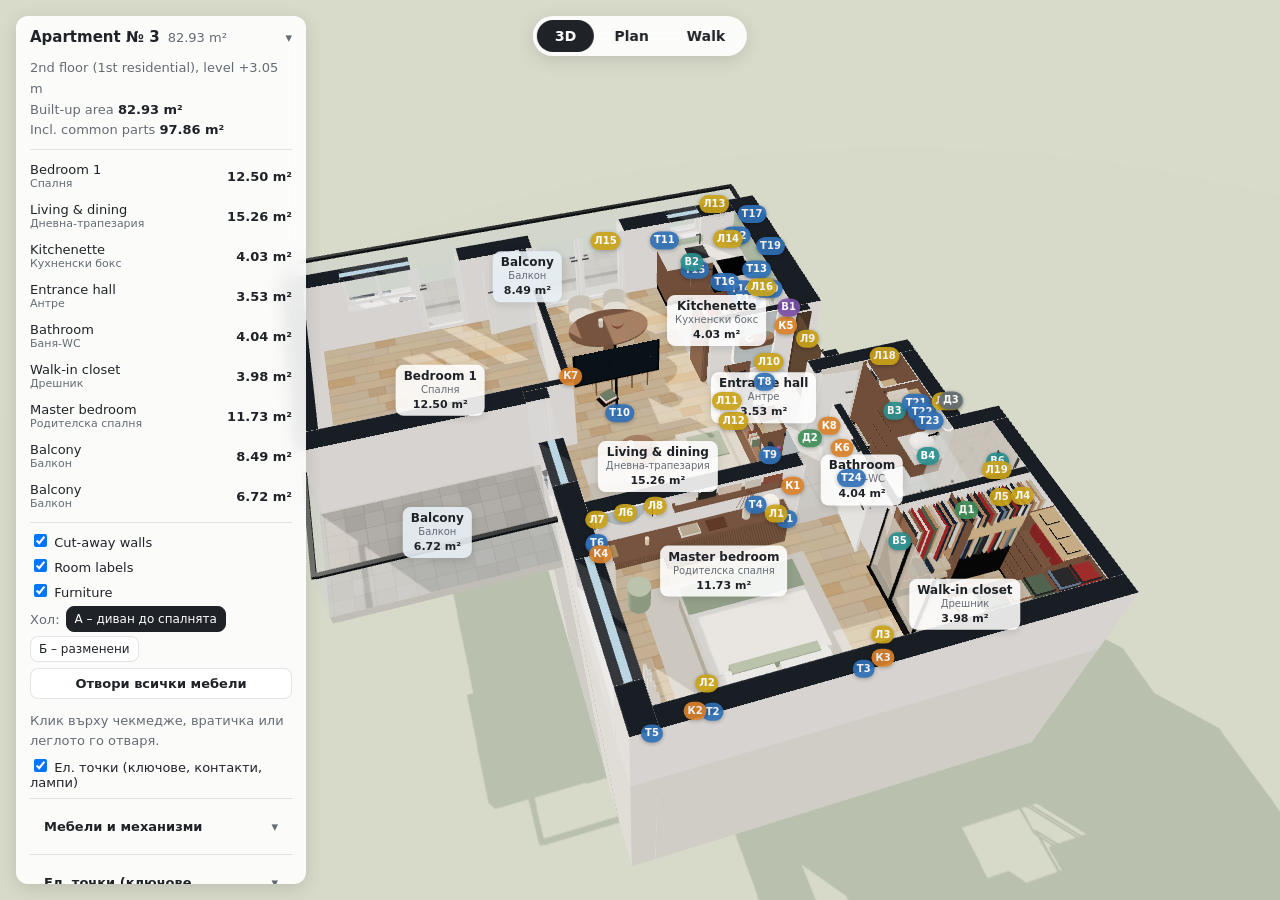
==== index.html @ 04ca5ed5 "Bathroom: laundry tower, vanity, wall-hung WC and level walk-in shower Floor-to-ceiling walnut laund" ====
<!doctype html>
<html lang="en">
<head>
  <meta charset="utf-8">
  <meta name="viewport" content="width=device-width, initial-scale=1, maximum-scale=1, user-scalable=no">
  <title>Apartment № 3 · 3D</title>
  <meta name="description" content="3D floor plan and walkthrough of Apartment No. 3">
  <link rel="icon" href="data:image/svg+xml,<svg xmlns='http://www.w3.org/2000/svg' viewBox='0 0 32 32'><rect x='3' y='3' width='26' height='26' rx='4' fill='%232f343b'/><path d='M9 9h8v8H9zM19 9h4v14h-4zM9 19h8v4H9z' fill='%23f4f1eb'/></svg>">
  <link rel="stylesheet" href="style.css?v=20261119145041">
  <script type="importmap">
  {
    "imports": {
      "three": "./lib/three.module.min.js",
      "three/addons/": "./lib/addons/"
    }
  }
  </script>
</head>
<body data-mode="orbit">
  <div id="app"></div>

  <header id="topbar">
    <nav id="modes" aria-label="View mode">
      <button data-mode="orbit" class="active" title="3D overview (1)">3D</button>
      <button data-mode="plan" title="Floor plan (2)">Plan</button>
      <button data-mode="walk" title="Walk through (3)">Walk</button>
    </nav>
  </header>

  <details id="panel" open>
    <summary><span class="title">Apartment № 3</span><span class="sub">82.93 m²</span></summary>
    <div class="body">
      <div id="facts"></div>
      <ul id="rooms"></ul>
      <div class="toggles">
        <label class="only-orbit"><input type="checkbox" id="cutaway" checked> Cut-away walls</label>
        <label class="not-walk"><input type="checkbox" id="show-labels" checked> Room labels</label>
        <label><input type="checkbox" id="show-furniture" checked> Furniture</label>
        <div id="variant" class="seg"><span>Хол:</span><button data-v="A" class="active">А – диван до спалнята</button><button data-v="B">Б – разменени</button></div>
        <button id="open-all" class="btn">Отвори всички мебели</button>
        <p class="help">Клик върху чекмедже, вратичка или леглото го отваря.</p>
        <label><input type="checkbox" id="show-elec" checked> Ел. точки (ключове, контакти, лампи)</label>
      </div>
      <details id="furn-box">
        <summary>Мебели и механизми</summary>
        <ul id="furn-list"></ul>
      </details>
      <details id="elec-box">
        <summary>Ел. точки (ключове, контакти, лампи)</summary>
        <ul id="elec-list"></ul>
      </details>
      <p class="help only-orbit">Drag to rotate · right-drag to pan · scroll to zoom · click a door to open/close it.</p>
      <p class="help only-plan">Drag to pan · scroll to zoom. Plan is cut at 1.3 m, like an architect's drawing.</p>
      <p class="help only-walk">WASD / arrows to move · mouse to look · <kbd>Shift</kbd> to run · <kbd>E</kbd> or click to open/close doors · <kbd>Esc</kbd> to release the mouse · click the mini-map to jump.</p>
      <p class="note">Dimensions in cm, from the architect's plan. Ceiling height (2.65 m) is assumed.</p>
    </div>
  </details>

  <div id="hud"></div>
  <div id="crosshair"></div>
  <div id="lock-hint">Click to look around</div>
  <canvas id="minimap"></canvas>
  <div id="joystick"><div class="knob"></div></div>
  <button id="door-btn">Door</button>
  <div id="toast"></div>
  <noscript>This page needs JavaScript and WebGL.</noscript>

  <script type="module" src="src/main.js?v=20261119145041"></script>
</body>
</html>
---- style.css ----
:root {
  --ink: #1f2328;
  --muted: #646b73;
  --panel: rgba(255, 255, 255, 0.9);
  --line: rgba(31, 35, 40, 0.12);
  --accent: #e85d3f;
  --radius: 12px;
  font-family: system-ui, -apple-system, "Segoe UI", Roboto, sans-serif;
  color: var(--ink);
}

* { box-sizing: border-box; }
html, body { margin: 0; height: 100%; overflow: hidden; background: #dfe8f0; }
#app, #app canvas, .labels { position: fixed; inset: 0; }
#app canvas { display: block; touch-action: none; }
.labels { pointer-events: none; }
body.hide-room-labels .room-label { display: none !important; }

button { font: inherit; color: inherit; cursor: pointer; }

/* mode switcher */
#topbar { position: fixed; top: 16px; left: 50%; transform: translateX(-50%); z-index: 5; }
#modes { display: flex; gap: 2px; padding: 4px; background: var(--panel); border-radius: 999px;
  box-shadow: 0 4px 18px rgba(0,0,0,.12); backdrop-filter: blur(8px); }
#modes button { border: 0; background: none; padding: 8px 18px; border-radius: 999px; font-weight: 600; font-size: 14px; }
#modes button.active { background: var(--ink); color: #fff; }

/* side panel */
#panel { position: fixed; top: 16px; left: 16px; z-index: 6; width: 290px; max-height: calc(100% - 32px);
  overflow: auto; background: var(--panel); border-radius: var(--radius); box-shadow: 0 4px 18px rgba(0,0,0,.12);
  backdrop-filter: blur(8px); font-size: 13px; }
#panel summary { list-style: none; cursor: pointer; padding: 12px 14px; display: flex; align-items: baseline;
  justify-content: space-between; gap: 8px; }
#panel summary::-webkit-details-marker { display: none; }
#panel summary .title { font-weight: 700; font-size: 15px; }
#panel summary .sub { color: var(--muted); }
#panel summary::after { content: "▾"; color: var(--muted); margin-left: auto; padding-left: 8px; }
#panel:not([open]) summary::after { content: "▸"; }
#panel .body { padding: 0 14px 14px; }
#facts { color: var(--muted); line-height: 1.6; padding-bottom: 8px; border-bottom: 1px solid var(--line); }
#facts b { color: var(--ink); }
#rooms { list-style: none; margin: 6px 0; padding: 0; }
#rooms li { display: flex; justify-content: space-between; align-items: center; padding: 6px 8px; margin: 0 -8px;
  border-radius: 8px; cursor: pointer; }
#rooms li:hover { background: rgba(0,0,0,.05); }
#rooms li small { display: block; color: var(--muted); font-size: 11px; }
#rooms li b { font-variant-numeric: tabular-nums; font-weight: 600; }
.toggles { display: flex; flex-direction: column; gap: 6px; padding: 8px 0; border-top: 1px solid var(--line); }
.help, .note { color: var(--muted); line-height: 1.5; margin: 6px 0 0; }
.note { font-size: 11px; }
kbd { font: 11px ui-monospace, monospace; border: 1px solid var(--line); border-radius: 4px; padding: 0 4px; background: #fff; }

body:not([data-mode="orbit"]) .only-orbit,
body:not([data-mode="plan"]) .only-plan,
body:not([data-mode="walk"]) .only-walk,
body[data-mode="walk"] .not-walk { display: none; }

/* room labels */
.room-label { text-align: center; background: rgba(255,255,255,.88); border-radius: 8px; padding: 4px 8px;
  box-shadow: 0 2px 8px rgba(0,0,0,.12); line-height: 1.25; white-space: nowrap; font-size: 12px; }
.room-label b { display: block; font-size: 12px; }
.room-label span { display: block; color: var(--muted); font-size: 10px; }
.room-label em { font-style: normal; font-weight: 600; font-size: 11px; }
.room-label i { display: none; font-style: normal; color: var(--muted); font-size: 10px; }
body[data-mode="plan"] .room-label i { display: block; }
.room-label.outdoor { background: rgba(232,240,246,.9); }

/* walk mode HUD */
#hud { position: fixed; top: 70px; left: 50%; transform: translateX(-50%); z-index: 4; background: var(--panel);
  padding: 6px 14px; border-radius: 999px; font-size: 13px; box-shadow: 0 2px 10px rgba(0,0,0,.12); white-space: nowrap; }
#hud span { color: var(--muted); }
#hud:empty, body:not([data-mode="walk"]) #hud { display: none; }
#crosshair { position: fixed; left: 50%; top: 50%; width: 6px; height: 6px; margin: -3px 0 0 -3px; border-radius: 50%;
  background: #fff; box-shadow: 0 0 0 1.5px rgba(0,0,0,.5); z-index: 3; display: none; }
body.locked #crosshair { display: block; }
#lock-hint { position: fixed; left: 50%; bottom: 28px; transform: translateX(-50%); background: rgba(31,35,40,.82);
  color: #fff; padding: 8px 16px; border-radius: 999px; font-size: 13px; z-index: 3; pointer-events: none; display: none; }
body[data-mode="walk"]:not(.locked):not(.touch) #lock-hint { display: block; }

#minimap { position: fixed; right: 16px; bottom: 16px; width: 220px; height: 228px; z-index: 4;
  background: rgba(255,255,255,.85); border-radius: var(--radius); box-shadow: 0 4px 18px rgba(0,0,0,.15);
  cursor: crosshair; display: none; }
body[data-mode="walk"] #minimap { display: block; }

#joystick { position: fixed; left: 24px; bottom: 24px; width: 120px; height: 120px; border-radius: 50%;
  background: rgba(255,255,255,.35); border: 2px solid rgba(255,255,255,.7); z-index: 5; touch-action: none; display: none; }
#joystick .knob { position: absolute; left: 50%; top: 50%; width: 48px; height: 48px; margin: -24px 0 0 -24px;
  border-radius: 50%; background: rgba(255,255,255,.9); box-shadow: 0 2px 8px rgba(0,0,0,.2); pointer-events: none; }
#door-btn { position: fixed; right: 16px; bottom: 260px; z-index: 5; border: 0; background: var(--panel);
  padding: 10px 16px; border-radius: 999px; font-weight: 600; box-shadow: 0 2px 10px rgba(0,0,0,.15); display: none; }
body.touch[data-mode="walk"] #joystick, body.touch[data-mode="walk"] #door-btn { display: block; }

#toast { position: fixed; left: 50%; top: 116px; transform: translateX(-50%); background: rgba(31,35,40,.85); color: #fff;
  padding: 6px 14px; border-radius: 999px; font-size: 13px; opacity: 0; transition: opacity .2s; pointer-events: none; z-index: 8; }
#toast.show { opacity: 1; }

@media (max-width: 760px) {
  #topbar { top: auto; bottom: 16px; }
  body[data-mode="walk"] #topbar { bottom: auto; top: 12px; }
  #panel { width: calc(100% - 32px); max-height: 60%; top: 12px; }
  body[data-mode="walk"] #panel { top: 64px; }
  #panel:not([open]) { width: auto; }
  #hud { top: 128px; }
  #minimap { width: 150px; height: 156px; }
  #door-btn { bottom: 184px; }
}

/* electrical points */
.elec { display: inline-flex; align-items: center; justify-content: center; min-width: 22px; height: 18px; padding: 0 4px;
  border-radius: 9px; font: 600 10px/1 system-ui, sans-serif; color: #fff; box-shadow: 0 1px 4px rgba(0,0,0,.3); }
.labels .elec { opacity: .92; }
.elec-switch { background: #d9822b; }
.elec-socket { background: #2f6fb5; }
.elec-light { background: #c9a21a; }
.elec-sensor { background: #3f8f5a; }
body:not(.show-elec) #elec-box { display: none; }
#elec-box { border-top: 1px solid var(--line); padding-top: 8px; }
#elec-box summary { cursor: pointer; font-weight: 600; }
#elec-list { list-style: none; margin: 8px 0 0; padding: 0; display: flex; flex-direction: column; gap: 6px; }
#elec-list li { display: flex; gap: 8px; align-items: flex-start; line-height: 1.35; }
#elec-list li .elec { flex: none; margin-top: 1px; }
#elec-list small { display: block; color: var(--muted); font-size: 11px; }

.btn { border: 1px solid var(--line); background: #fff; border-radius: 8px; padding: 7px 10px; font-weight: 600; font-size: 13px; }
.btn:hover { background: #f4f1eb; }
#furn-box { border-top: 1px solid var(--line); padding-top: 8px; margin-bottom: 8px; }
#furn-box summary { cursor: pointer; font-weight: 600; }
#furn-list { list-style: none; margin: 8px 0 0; padding: 0; display: flex; flex-direction: column; gap: 8px; }
#furn-list small { display: block; color: var(--muted); font-size: 11px; line-height: 1.4; }
.elec-intercom { background: #7a4fa8; }
#elec-list li.elec-room { font-weight: 700; margin-top: 6px; color: var(--ink); }
.elec-water { background: #2a8f8f; }
#variant { display: flex; gap: 4px; align-items: center; flex-wrap: wrap; }
#variant span { color: var(--muted); margin-right: 2px; }
#variant button { border: 1px solid var(--line); background: #fff; border-radius: 8px; padding: 5px 8px; font-size: 12px; }
#variant button.active { background: var(--ink); color: #fff; border-color: var(--ink); }
.elec-fan { background: #5f6b75; }
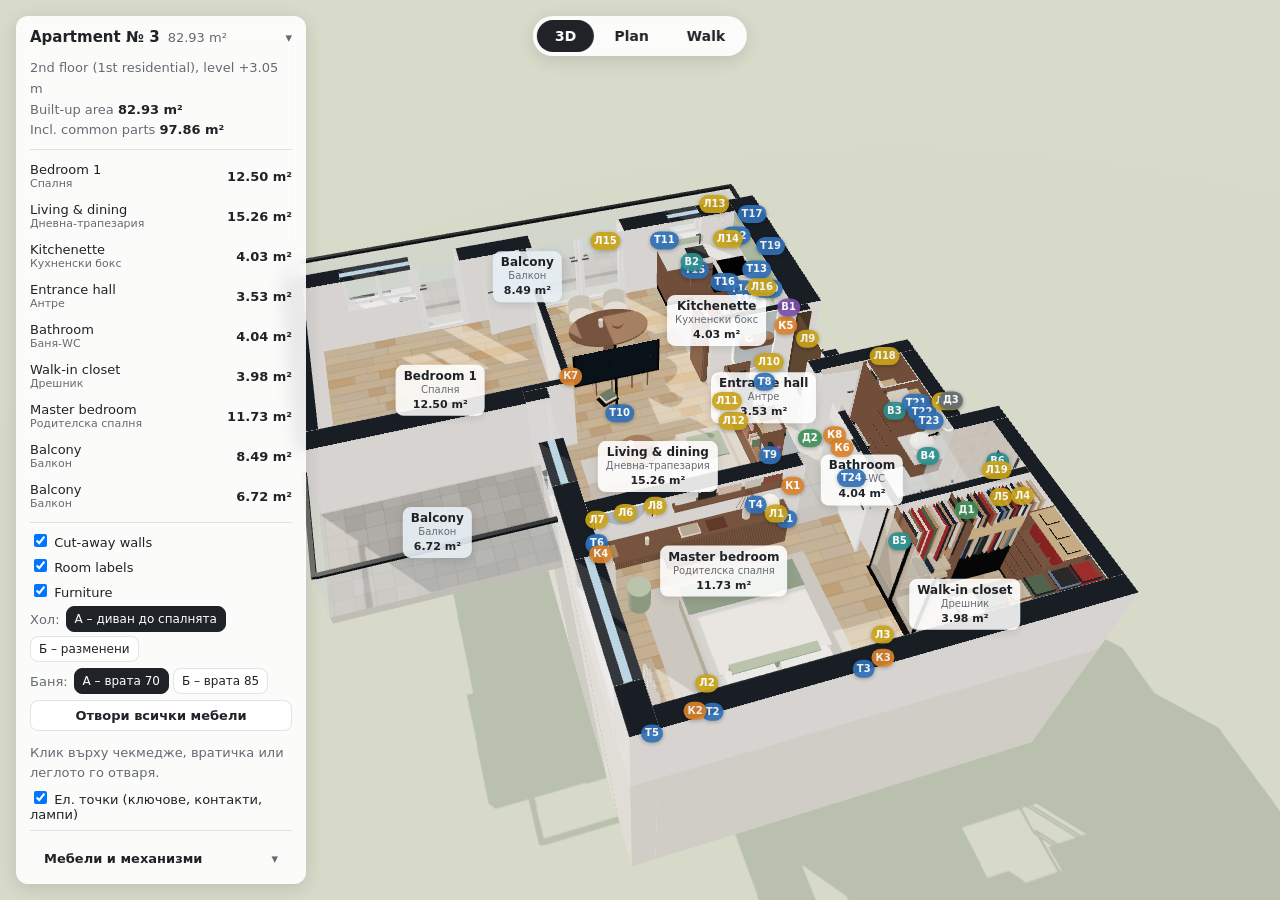
==== commit 22bb32bc: "Bathroom: switchable variants for a 70 cm or the original 85 cm door Variant A keeps the 70 cm door " ====
--- a/index.html
+++ b/index.html
@@ -6,7 +6,7 @@
   <title>Apartment № 3 · 3D</title>
   <meta name="description" content="3D floor plan and walkthrough of Apartment No. 3">
   <link rel="icon" href="data:image/svg+xml,<svg xmlns='http://www.w3.org/2000/svg' viewBox='0 0 32 32'><rect x='3' y='3' width='26' height='26' rx='4' fill='%232f343b'/><path d='M9 9h8v8H9zM19 9h4v14h-4zM9 19h8v4H9z' fill='%23f4f1eb'/></svg>">
-  <link rel="stylesheet" href="style.css?v=20261119145041">
+  <link rel="stylesheet" href="style.css?v=20261119150429">
   <script type="importmap">
   {
     "imports": {
@@ -37,6 +37,7 @@
         <label class="not-walk"><input type="checkbox" id="show-labels" checked> Room labels</label>
         <label><input type="checkbox" id="show-furniture" checked> Furniture</label>
         <div id="variant" class="seg"><span>Хол:</span><button data-v="A" class="active">А – диван до спалнята</button><button data-v="B">Б – разменени</button></div>
+        <div id="bath-variant" class="seg"><span>Баня:</span><button data-v="bA" class="active">А – врата 70</button><button data-v="bB">Б – врата 85</button></div>
         <button id="open-all" class="btn">Отвори всички мебели</button>
         <p class="help">Клик върху чекмедже, вратичка или леглото го отваря.</p>
         <label><input type="checkbox" id="show-elec" checked> Ел. точки (ключове, контакти, лампи)</label>
@@ -65,6 +66,6 @@
   <div id="toast"></div>
   <noscript>This page needs JavaScript and WebGL.</noscript>
 
-  <script type="module" src="src/main.js?v=20261119145041"></script>
+  <script type="module" src="src/main.js?v=20261119150429"></script>
 </body>
 </html>
--- a/style.css
+++ b/style.css
@@ -135,3 +135,7 @@
 #variant button { border: 1px solid var(--line); background: #fff; border-radius: 8px; padding: 5px 8px; font-size: 12px; }
 #variant button.active { background: var(--ink); color: #fff; border-color: var(--ink); }
 .elec-fan { background: #5f6b75; }
+#bath-variant { display: flex; gap: 4px; align-items: center; flex-wrap: wrap; }
+#bath-variant span { color: var(--muted); margin-right: 2px; }
+#bath-variant button { border: 1px solid var(--line); background: #fff; border-radius: 8px; padding: 5px 8px; font-size: 12px; }
+#bath-variant button.active { background: var(--ink); color: #fff; border-color: var(--ink); }
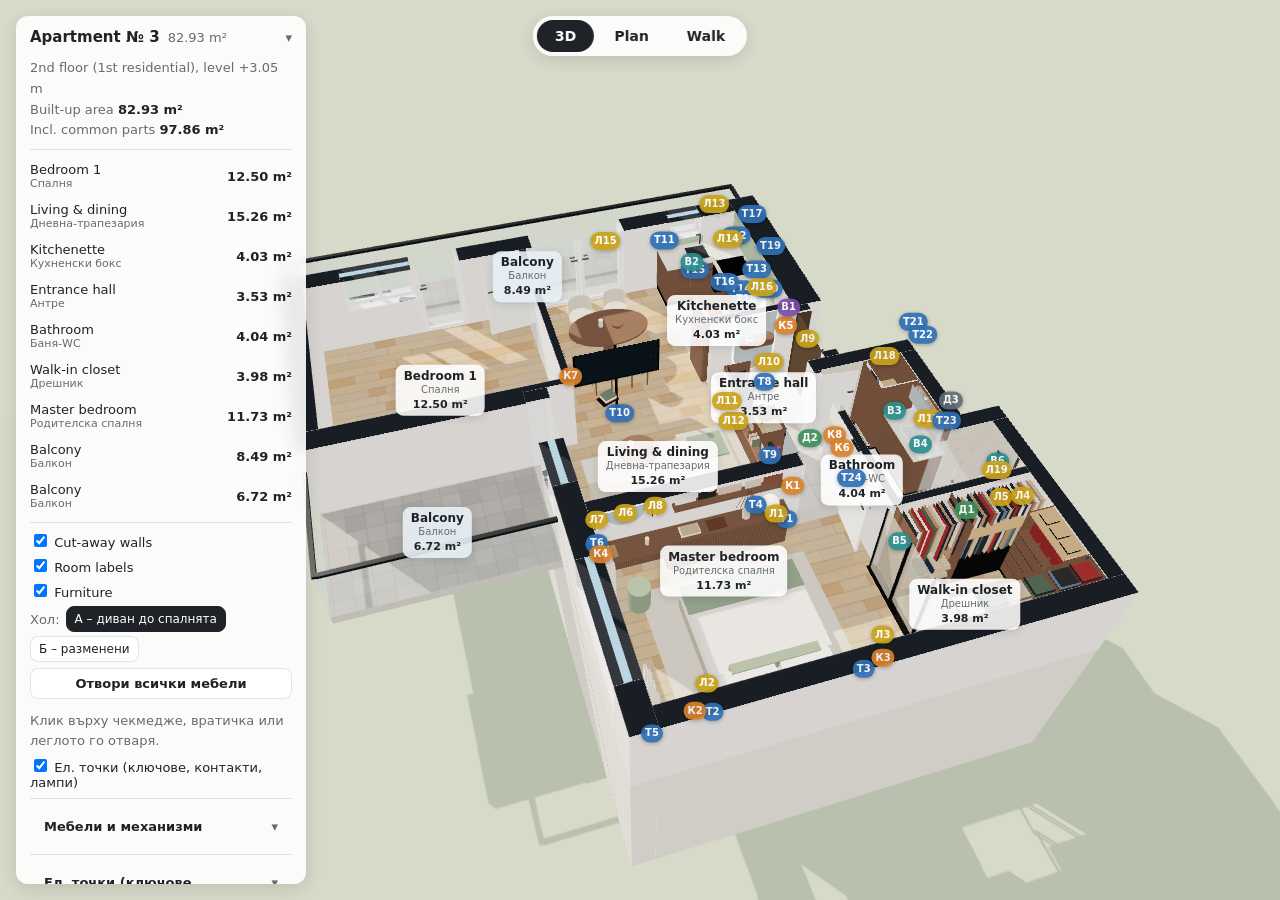
==== commit 626c09dd: "Bathroom: compact laundry tower and 100 cm vanity with mirror cabinet Washer/dryer tower slimmed to " ====
--- a/index.html
+++ b/index.html
@@ -6,7 +6,7 @@
   <title>Apartment № 3 · 3D</title>
   <meta name="description" content="3D floor plan and walkthrough of Apartment No. 3">
   <link rel="icon" href="data:image/svg+xml,<svg xmlns='http://www.w3.org/2000/svg' viewBox='0 0 32 32'><rect x='3' y='3' width='26' height='26' rx='4' fill='%232f343b'/><path d='M9 9h8v8H9zM19 9h4v14h-4zM9 19h8v4H9z' fill='%23f4f1eb'/></svg>">
-  <link rel="stylesheet" href="style.css?v=20261119150429">
+  <link rel="stylesheet" href="style.css?v=20261119151846">
   <script type="importmap">
   {
     "imports": {
@@ -37,7 +37,6 @@
         <label class="not-walk"><input type="checkbox" id="show-labels" checked> Room labels</label>
         <label><input type="checkbox" id="show-furniture" checked> Furniture</label>
         <div id="variant" class="seg"><span>Хол:</span><button data-v="A" class="active">А – диван до спалнята</button><button data-v="B">Б – разменени</button></div>
-        <div id="bath-variant" class="seg"><span>Баня:</span><button data-v="bA" class="active">А – врата 70</button><button data-v="bB">Б – врата 85</button></div>
         <button id="open-all" class="btn">Отвори всички мебели</button>
         <p class="help">Клик върху чекмедже, вратичка или леглото го отваря.</p>
         <label><input type="checkbox" id="show-elec" checked> Ел. точки (ключове, контакти, лампи)</label>
@@ -66,6 +65,6 @@
   <div id="toast"></div>
   <noscript>This page needs JavaScript and WebGL.</noscript>
 
-  <script type="module" src="src/main.js?v=20261119150429"></script>
+  <script type="module" src="src/main.js?v=20261119151846"></script>
 </body>
 </html>
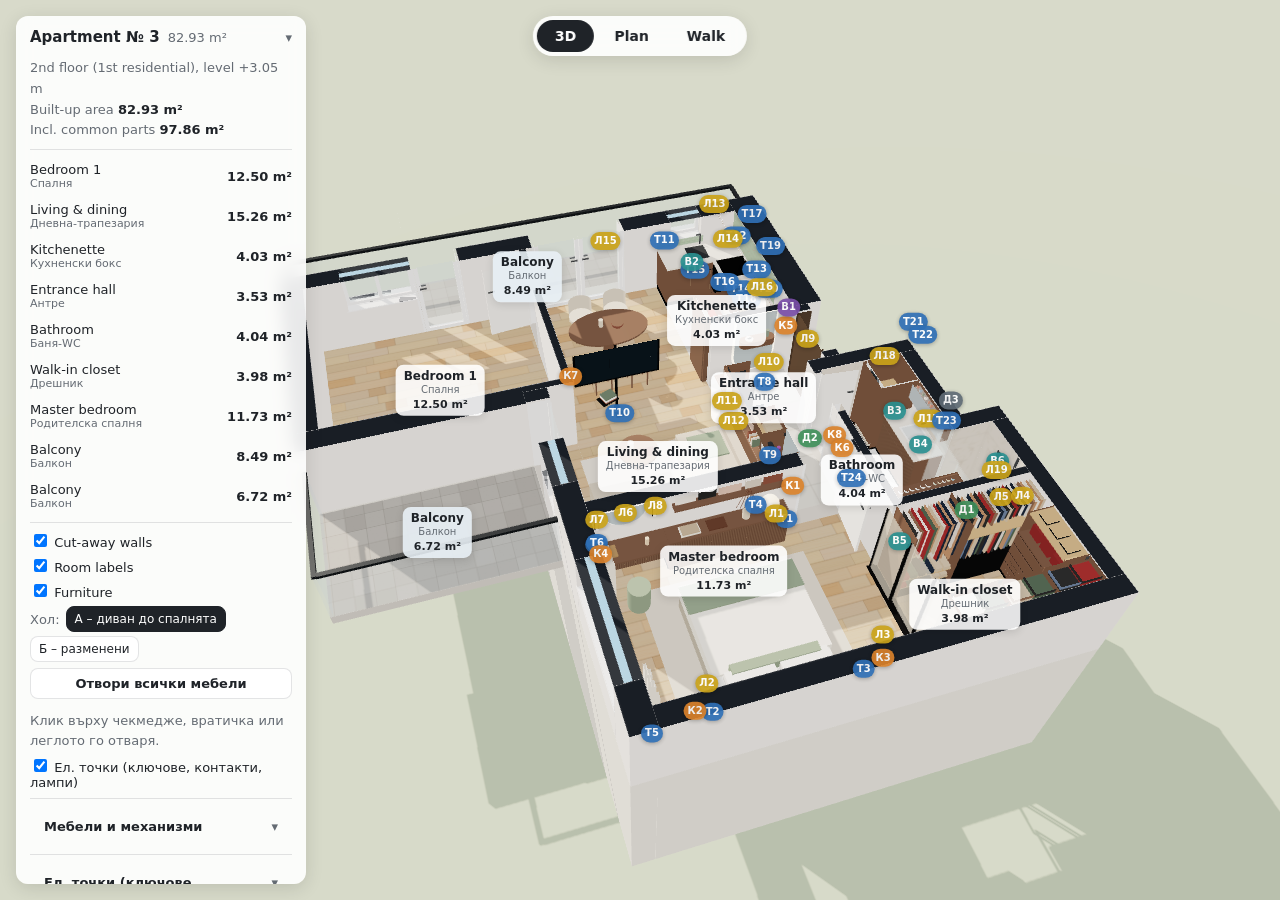
==== commit 6408f32f: "Bathroom: built-in cabinet above the WC Walnut cabinet flush with the installation ledge (20 cm deep" ====
--- a/index.html
+++ b/index.html
@@ -6,7 +6,7 @@
   <title>Apartment № 3 · 3D</title>
   <meta name="description" content="3D floor plan and walkthrough of Apartment No. 3">
   <link rel="icon" href="data:image/svg+xml,<svg xmlns='http://www.w3.org/2000/svg' viewBox='0 0 32 32'><rect x='3' y='3' width='26' height='26' rx='4' fill='%232f343b'/><path d='M9 9h8v8H9zM19 9h4v14h-4zM9 19h8v4H9z' fill='%23f4f1eb'/></svg>">
-  <link rel="stylesheet" href="style.css?v=20261119151846">
+  <link rel="stylesheet" href="style.css?v=20261120083145">
   <script type="importmap">
   {
     "imports": {
@@ -65,6 +65,6 @@
   <div id="toast"></div>
   <noscript>This page needs JavaScript and WebGL.</noscript>
 
-  <script type="module" src="src/main.js?v=20261119151846"></script>
+  <script type="module" src="src/main.js?v=20261120083145"></script>
 </body>
 </html>
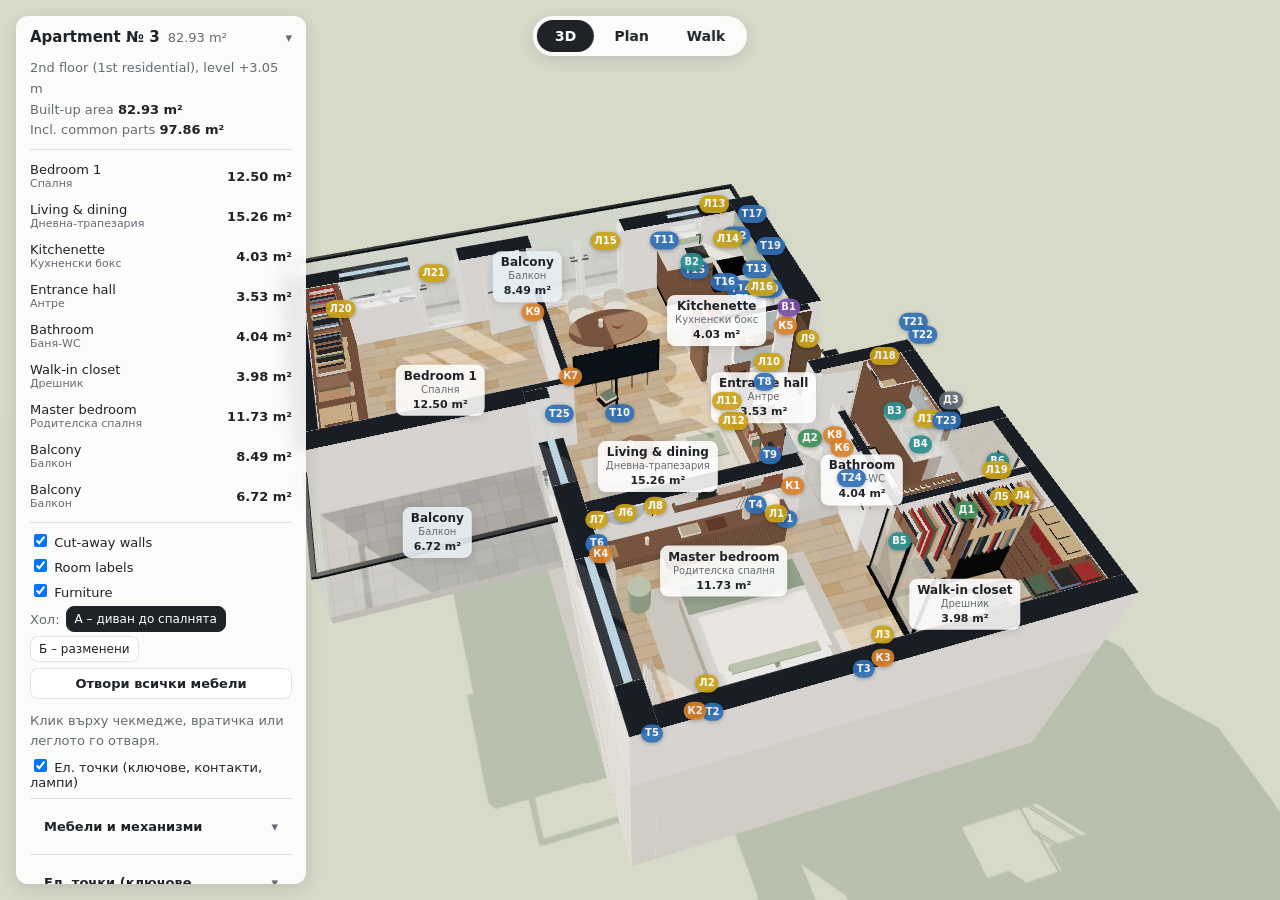
==== commit 35f7ef2b: "Bedroom 1: floor-to-ceiling built-in wardrobe opposite the door 335 x 60 walnut wardrobe along the w" ====
--- a/index.html
+++ b/index.html
@@ -6,7 +6,7 @@
   <title>Apartment № 3 · 3D</title>
   <meta name="description" content="3D floor plan and walkthrough of Apartment No. 3">
   <link rel="icon" href="data:image/svg+xml,<svg xmlns='http://www.w3.org/2000/svg' viewBox='0 0 32 32'><rect x='3' y='3' width='26' height='26' rx='4' fill='%232f343b'/><path d='M9 9h8v8H9zM19 9h4v14h-4zM9 19h8v4H9z' fill='%23f4f1eb'/></svg>">
-  <link rel="stylesheet" href="style.css?v=20261120083145">
+  <link rel="stylesheet" href="style.css?v=20261120083533">
   <script type="importmap">
   {
     "imports": {
@@ -65,6 +65,6 @@
   <div id="toast"></div>
   <noscript>This page needs JavaScript and WebGL.</noscript>
 
-  <script type="module" src="src/main.js?v=20261120083145"></script>
+  <script type="module" src="src/main.js?v=20261120083533"></script>
 </body>
 </html>
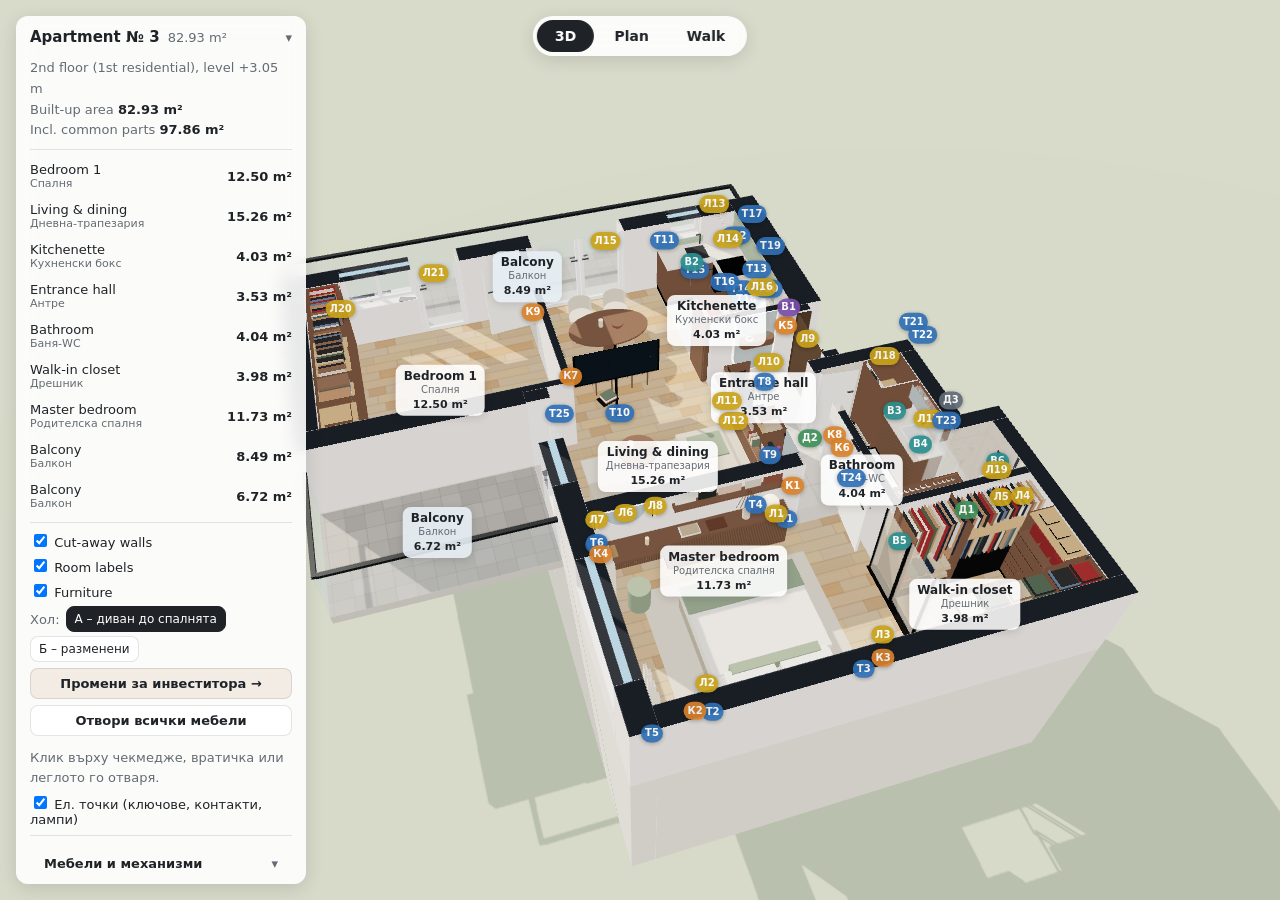
==== commit 2bbbd317: "Add a printable 'changes for the developer' page changes.html lists every change to request from the" ====
--- a/index.html
+++ b/index.html
@@ -6,7 +6,7 @@
   <title>Apartment № 3 · 3D</title>
   <meta name="description" content="3D floor plan and walkthrough of Apartment No. 3">
   <link rel="icon" href="data:image/svg+xml,<svg xmlns='http://www.w3.org/2000/svg' viewBox='0 0 32 32'><rect x='3' y='3' width='26' height='26' rx='4' fill='%232f343b'/><path d='M9 9h8v8H9zM19 9h4v14h-4zM9 19h8v4H9z' fill='%23f4f1eb'/></svg>">
-  <link rel="stylesheet" href="style.css?v=20261120083533">
+  <link rel="stylesheet" href="style.css?v=20261120084457">
   <script type="importmap">
   {
     "imports": {
@@ -37,6 +37,7 @@
         <label class="not-walk"><input type="checkbox" id="show-labels" checked> Room labels</label>
         <label><input type="checkbox" id="show-furniture" checked> Furniture</label>
         <div id="variant" class="seg"><span>Хол:</span><button data-v="A" class="active">А – диван до спалнята</button><button data-v="B">Б – разменени</button></div>
+        <a href="changes.html?v=20261120084457" class="btn link-btn">Промени за инвеститора →</a>
         <button id="open-all" class="btn">Отвори всички мебели</button>
         <p class="help">Клик върху чекмедже, вратичка или леглото го отваря.</p>
         <label><input type="checkbox" id="show-elec" checked> Ел. точки (ключове, контакти, лампи)</label>
@@ -65,6 +66,6 @@
   <div id="toast"></div>
   <noscript>This page needs JavaScript and WebGL.</noscript>
 
-  <script type="module" src="src/main.js?v=20261120083533"></script>
+  <script type="module" src="src/main.js?v=20261120084457"></script>
 </body>
 </html>
--- a/style.css
+++ b/style.css
@@ -139,3 +139,4 @@
 #bath-variant span { color: var(--muted); margin-right: 2px; }
 #bath-variant button { border: 1px solid var(--line); background: #fff; border-radius: 8px; padding: 5px 8px; font-size: 12px; }
 #bath-variant button.active { background: var(--ink); color: #fff; border-color: var(--ink); }
+.link-btn { display: block; text-align: center; text-decoration: none; color: var(--ink); background: #f3ece4; }
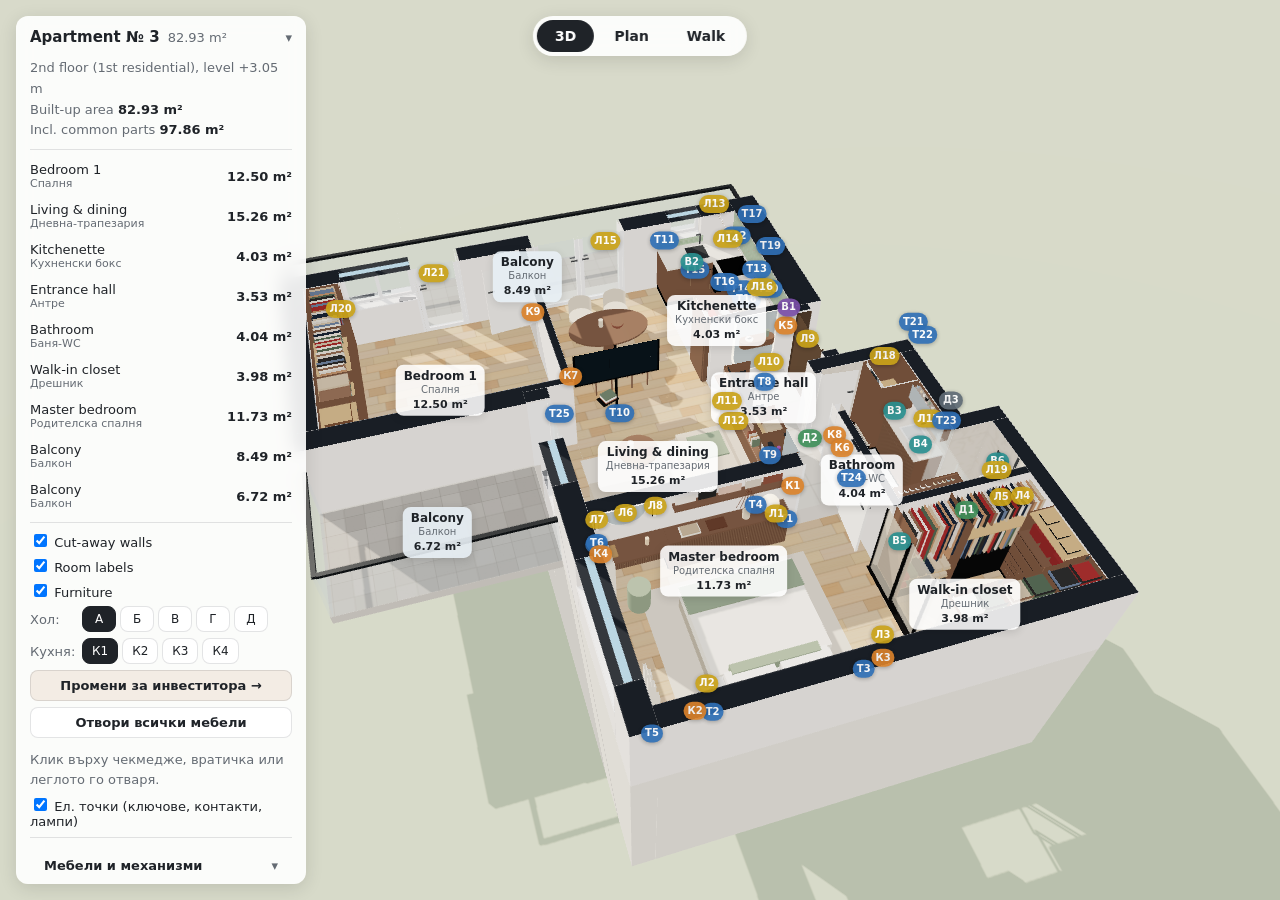
==== commit d6822d32: "Living room variants C–E and kitchen variants K2–K4 Living (switch А–Д): C drop-down 100-inch screen" ====
--- a/index.html
+++ b/index.html
@@ -6,7 +6,7 @@
   <title>Apartment № 3 · 3D</title>
   <meta name="description" content="3D floor plan and walkthrough of Apartment No. 3">
   <link rel="icon" href="data:image/svg+xml,<svg xmlns='http://www.w3.org/2000/svg' viewBox='0 0 32 32'><rect x='3' y='3' width='26' height='26' rx='4' fill='%232f343b'/><path d='M9 9h8v8H9zM19 9h4v14h-4zM9 19h8v4H9z' fill='%23f4f1eb'/></svg>">
-  <link rel="stylesheet" href="style.css?v=20261120084457">
+  <link rel="stylesheet" href="style.css?v=20261120104323">
   <script type="importmap">
   {
     "imports": {
@@ -36,8 +36,9 @@
         <label class="only-orbit"><input type="checkbox" id="cutaway" checked> Cut-away walls</label>
         <label class="not-walk"><input type="checkbox" id="show-labels" checked> Room labels</label>
         <label><input type="checkbox" id="show-furniture" checked> Furniture</label>
-        <div id="variant" class="seg"><span>Хол:</span><button data-v="A" class="active">А – диван до спалнята</button><button data-v="B">Б – разменени</button></div>
-        <a href="changes.html?v=20261120084457" class="btn link-btn">Промени за инвеститора →</a>
+        <div id="variant" class="seg"><span>Хол:</span><button data-v="A" class="active" title="Диван до спалнята, ТВ на колона">А</button><button data-v="B" title="Разменени: ТВ на стената към спалнята">Б</button><button data-v="C" title="Падащ екран + проектор">В</button><button data-v="D" title="Диван до мебелта, ТВ под прозореца">Г</button><button data-v="E" title="Без ТВ в хола, дневна в Спалня 1">Д</button></div>
+        <div id="kitchen-variant" class="seg"><span>Кухня:</span><button data-v="k1" class="active" title="П-образна">К1</button><button data-v="k2" title="П-образна + кафе-станция">К2</button><button data-v="k3" title="Остров вместо маса">К3</button><button data-v="k4" title="Г-образна, без шкафове под прозореца">К4</button></div>
+        <a href="changes.html?v=20261120104323" class="btn link-btn">Промени за инвеститора →</a>
         <button id="open-all" class="btn">Отвори всички мебели</button>
         <p class="help">Клик върху чекмедже, вратичка или леглото го отваря.</p>
         <label><input type="checkbox" id="show-elec" checked> Ел. точки (ключове, контакти, лампи)</label>
@@ -66,6 +67,6 @@
   <div id="toast"></div>
   <noscript>This page needs JavaScript and WebGL.</noscript>
 
-  <script type="module" src="src/main.js?v=20261120084457"></script>
+  <script type="module" src="src/main.js?v=20261120104323"></script>
 </body>
 </html>
--- a/style.css
+++ b/style.css
@@ -140,3 +140,8 @@
 #bath-variant button { border: 1px solid var(--line); background: #fff; border-radius: 8px; padding: 5px 8px; font-size: 12px; }
 #bath-variant button.active { background: var(--ink); color: #fff; border-color: var(--ink); }
 .link-btn { display: block; text-align: center; text-decoration: none; color: var(--ink); background: #f3ece4; }
+#kitchen-variant { display: flex; gap: 4px; align-items: center; flex-wrap: wrap; }
+#kitchen-variant span, #variant span { color: var(--muted); margin-right: 2px; min-width: 46px; }
+#kitchen-variant button { border: 1px solid var(--line); background: #fff; border-radius: 8px; padding: 5px 9px; font-size: 12px; }
+#kitchen-variant button.active { background: var(--ink); color: #fff; border-color: var(--ink); }
+#variant button { min-width: 34px; }
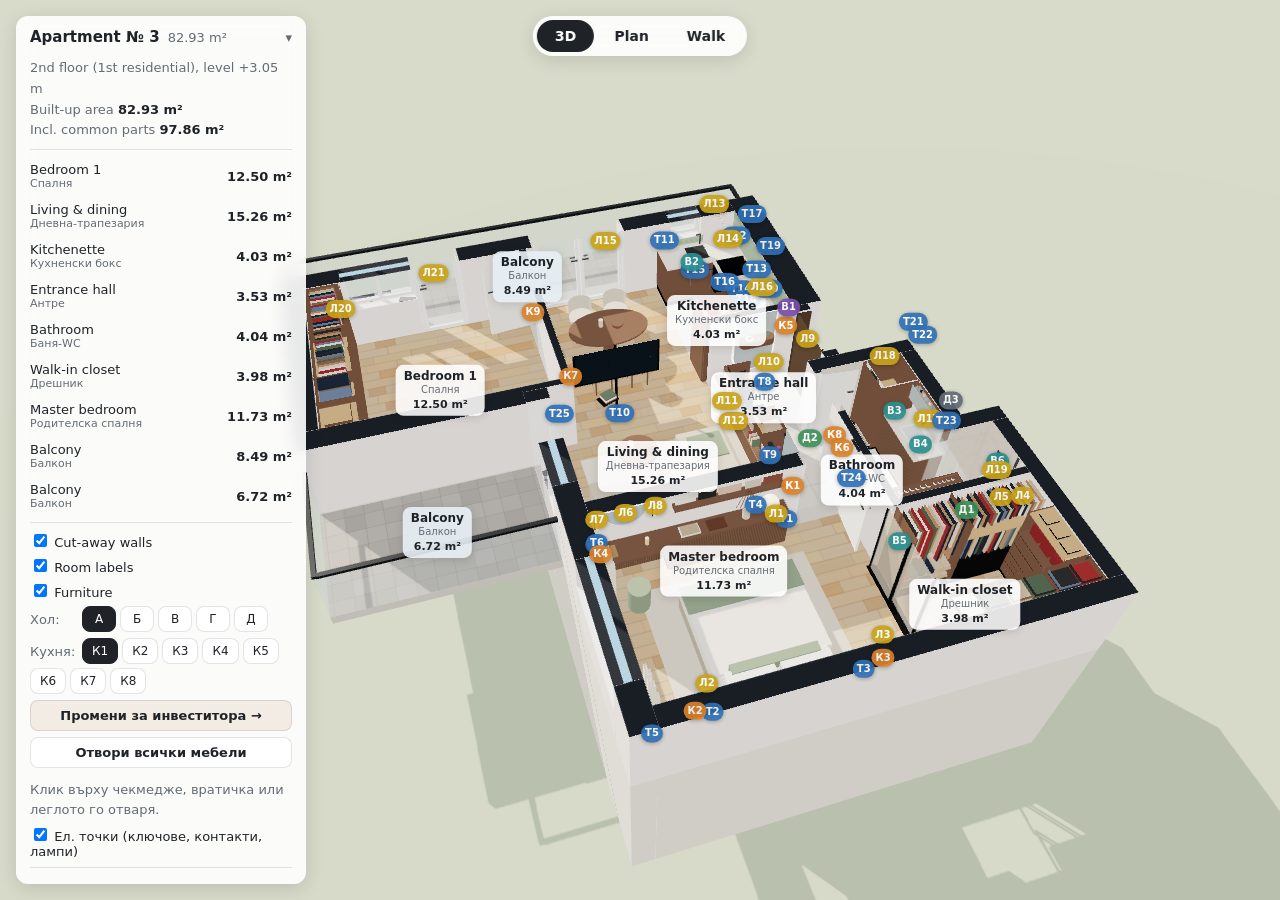
==== commit 0b49cd28: "Kitchen variants K5–K8 K5 swaps kitchen and dining: kitchen along the Bedroom 1 wall (fridge column," ====
--- a/index.html
+++ b/index.html
@@ -6,7 +6,7 @@
   <title>Apartment № 3 · 3D</title>
   <meta name="description" content="3D floor plan and walkthrough of Apartment No. 3">
   <link rel="icon" href="data:image/svg+xml,<svg xmlns='http://www.w3.org/2000/svg' viewBox='0 0 32 32'><rect x='3' y='3' width='26' height='26' rx='4' fill='%232f343b'/><path d='M9 9h8v8H9zM19 9h4v14h-4zM9 19h8v4H9z' fill='%23f4f1eb'/></svg>">
-  <link rel="stylesheet" href="style.css?v=20261120104323">
+  <link rel="stylesheet" href="style.css?v=20261120124533">
   <script type="importmap">
   {
     "imports": {
@@ -37,8 +37,8 @@
         <label class="not-walk"><input type="checkbox" id="show-labels" checked> Room labels</label>
         <label><input type="checkbox" id="show-furniture" checked> Furniture</label>
         <div id="variant" class="seg"><span>Хол:</span><button data-v="A" class="active" title="Диван до спалнята, ТВ на колона">А</button><button data-v="B" title="Разменени: ТВ на стената към спалнята">Б</button><button data-v="C" title="Падащ екран + проектор">В</button><button data-v="D" title="Диван до мебелта, ТВ под прозореца">Г</button><button data-v="E" title="Без ТВ в хола, дневна в Спалня 1">Д</button></div>
-        <div id="kitchen-variant" class="seg"><span>Кухня:</span><button data-v="k1" class="active" title="П-образна">К1</button><button data-v="k2" title="П-образна + кафе-станция">К2</button><button data-v="k3" title="Остров вместо маса">К3</button><button data-v="k4" title="Г-образна, без шкафове под прозореца">К4</button></div>
-        <a href="changes.html?v=20261120104323" class="btn link-btn">Промени за инвеститора →</a>
+        <div id="kitchen-variant" class="seg"><span>Кухня:</span><button data-v="k1" class="active" title="П-образна">К1</button><button data-v="k2" title="П-образна + кафе-станция">К2</button><button data-v="k3" title="Остров вместо маса">К3</button><button data-v="k4" title="Г-образна, без шкафове под прозореца">К4</button><button data-v="k5" title="Разменени: кухня по стената към Спалня 1 + остров, трапезария в нишата">К5</button><button data-v="k6" title="Г-образна + остров">К6</button><button data-v="k7" title="Разменени: права кухня по стената, трапезария в нишата">К7</button><button data-v="k8" title="П-образна + кръгла разтегателна маса">К8</button></div>
+        <a href="changes.html?v=20261120124533" class="btn link-btn">Промени за инвеститора →</a>
         <button id="open-all" class="btn">Отвори всички мебели</button>
         <p class="help">Клик върху чекмедже, вратичка или леглото го отваря.</p>
         <label><input type="checkbox" id="show-elec" checked> Ел. точки (ключове, контакти, лампи)</label>
@@ -67,6 +67,6 @@
   <div id="toast"></div>
   <noscript>This page needs JavaScript and WebGL.</noscript>
 
-  <script type="module" src="src/main.js?v=20261120104323"></script>
+  <script type="module" src="src/main.js?v=20261120124533"></script>
 </body>
 </html>
